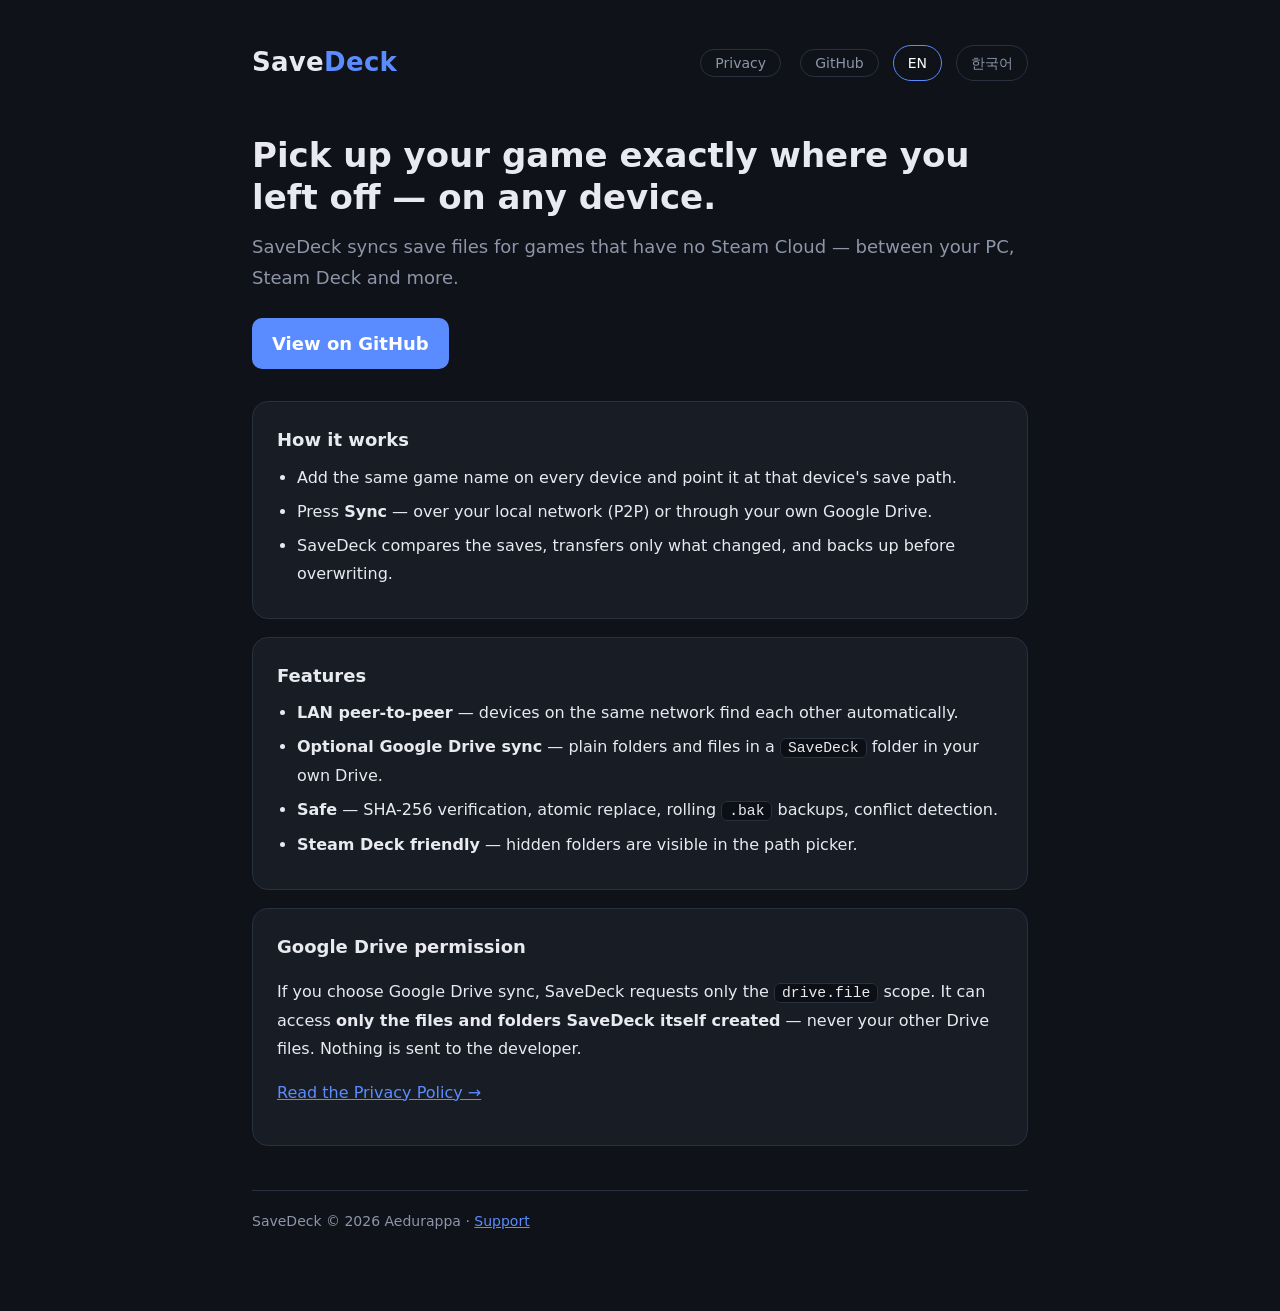
==== docs/index.html @ 6bb078f8 "Add bilingual README and project pages (home, privacy policy) Co-Authored-By: Claude Sonnet 5.5 <nor" ====
<!DOCTYPE html>
<html lang="en">
<head>
<meta charset="utf-8">
<meta name="viewport" content="width=device-width, initial-scale=1">
<title>SaveDeck — Game save sync / 게임 세이브 동기화</title>
<meta name="description" content="SaveDeck keeps game saves in sync across your devices for games without Steam Cloud. / 스팀 클라우드가 없는 게임의 세이브를 기기 사이에서 동기화합니다.">
<link rel="stylesheet" href="style.css">
</head>
<body>
<div class="wrap">
  <header>
    <div class="brand">Save<span>Deck</span></div>
    <div style="display:flex;align-items:center">
      <nav><a href="privacy.html"><span class="en">Privacy</span><span class="ko">개인정보처리방침</span></a>
      <a href="https://github.com/aedurappa/SaveDeck">GitHub</a></nav>
      <div class="lang"><button data-l="en">EN</button><button data-l="ko">한국어</button></div>
    </div>
  </header>

  <section class="hero">
    <h1><span class="en">Pick up your game exactly where you left off — on any device.</span>
        <span class="ko">어느 기기에서든, 하던 곳에서 바로 이어서.</span></h1>
    <p><span class="en">SaveDeck syncs save files for games that have no Steam Cloud — between your PC, Steam Deck and more.</span>
       <span class="ko">스팀 클라우드가 없는 게임의 세이브를 PC, 스팀덱 등 여러 기기 사이에서 동기화합니다.</span></p>
    <p style="margin-top:20px"><a class="btn" href="https://github.com/aedurappa/SaveDeck"><span class="en">View on GitHub</span><span class="ko">GitHub에서 보기</span></a></p>
  </section>

  <section class="card">
    <h2><span class="en">How it works</span><span class="ko">사용 방법</span></h2>
    <ul class="en">
      <li>Add the same game name on every device and point it at that device's save path.</li>
      <li>Press <b>Sync</b> — over your local network (P2P) or through your own Google Drive.</li>
      <li>SaveDeck compares the saves, transfers only what changed, and backs up before overwriting.</li>
    </ul>
    <ul class="ko">
      <li>모든 기기에 같은 게임 이름으로 추가하고, 기기마다 그 기기의 세이브 경로를 지정합니다.</li>
      <li><b>동기화</b>를 누르면 같은 네트워크(P2P) 또는 본인의 구글 드라이브로 맞춰 줍니다.</li>
      <li>세이브를 비교해 바뀐 파일만 전송하고, 덮어쓰기 전에 백업을 남깁니다.</li>
    </ul>
  </section>

  <section class="card">
    <h2><span class="en">Features</span><span class="ko">주요 기능</span></h2>
    <ul class="en">
      <li><b>LAN peer-to-peer</b> — devices on the same network find each other automatically.</li>
      <li><b>Optional Google Drive sync</b> — plain folders and files in a <code>SaveDeck</code> folder in your own Drive.</li>
      <li><b>Safe</b> — SHA-256 verification, atomic replace, rolling <code>.bak</code> backups, conflict detection.</li>
      <li><b>Steam Deck friendly</b> — hidden folders are visible in the path picker.</li>
    </ul>
    <ul class="ko">
      <li><b>같은 네트워크 P2P</b> — 같은 네트워크의 기기를 자동으로 찾습니다.</li>
      <li><b>선택 기능: 구글 드라이브 동기화</b> — 본인 드라이브의 <code>SaveDeck</code> 폴더에 일반 폴더와 파일 그대로 저장됩니다.</li>
      <li><b>안전</b> — SHA-256 검증, 원자적 교체, <code>.bak</code> 백업 순환, 충돌 감지.</li>
      <li><b>스팀덱 친화적</b> — 경로 선택 창에 숨김 폴더가 보입니다.</li>
    </ul>
  </section>

  <section class="card">
    <h2><span class="en">Google Drive permission</span><span class="ko">구글 드라이브 권한</span></h2>
    <p class="en">If you choose Google Drive sync, SaveDeck requests only the <code>drive.file</code> scope. It can access <b>only the files and folders SaveDeck itself created</b> — never your other Drive files. Nothing is sent to the developer.</p>
    <p class="ko">구글 드라이브 동기화를 선택하면 <code>drive.file</code> 권한만 요청합니다. <b>SaveDeck이 직접 만든 파일과 폴더에만</b> 접근하며, 드라이브의 다른 파일은 볼 수 없습니다. 개발자에게 전송되는 정보는 없습니다.</p>
    <p><a href="privacy.html"><span class="en">Read the Privacy Policy →</span><span class="ko">개인정보처리방침 보기 →</span></a></p>
  </section>

  <footer>
    SaveDeck © 2026 Aedurappa ·
    <a href="https://github.com/aedurappa/SaveDeck/issues"><span class="en">Support</span><span class="ko">문의</span></a>
  </footer>
</div>
<script src="lang.js"></script>
</body>
</html>
---- docs/style.css ----
:root{--bg:#0f1218;--card:#181c25;--line:#2a3040;--text:#e8eaf0;--muted:#8d95a8;--accent:#5b8cff}
*{box-sizing:border-box}
body{margin:0;background:var(--bg);color:var(--text);font:16px/1.75 "Segoe UI","Malgun Gothic","Noto Sans KR",system-ui,sans-serif}
.wrap{max-width:820px;margin:0 auto;padding:40px 22px 80px}
header{display:flex;justify-content:space-between;align-items:center;gap:12px;flex-wrap:wrap}
.brand{font-size:26px;font-weight:800;letter-spacing:.3px}
.brand span{color:var(--accent)}
nav a,.lang button{color:var(--muted);text-decoration:none;margin-left:14px;background:none;border:1px solid var(--line);border-radius:999px;padding:5px 14px;font:inherit;font-size:14px;cursor:pointer}
nav a:hover,.lang button:hover,.lang button.on{color:#fff;border-color:var(--accent)}
.hero{margin:48px 0 28px}
.hero h1{font-size:34px;line-height:1.25;margin:0 0 12px}
.hero p{color:var(--muted);font-size:18px;margin:0}
.card{background:var(--card);border:1px solid var(--line);border-radius:16px;padding:22px 24px;margin:18px 0}
.card h2{margin:0 0 8px;font-size:18px}
ul{padding-left:20px;margin:8px 0}
li{margin:6px 0}
code{background:#0c0f15;border:1px solid var(--line);border-radius:6px;padding:1px 7px;font-size:.92em}
a{color:var(--accent)}
.btn{display:inline-block;background:var(--accent);color:#fff;text-decoration:none;border-radius:10px;padding:10px 20px;font-weight:600;margin:4px 8px 4px 0}
.btn.ghost{background:none;border:1px solid var(--line);color:var(--text)}
.muted{color:var(--muted);font-size:14px}
[lang=ko] .en,[lang=en] .ko{display:none}
footer{margin-top:44px;color:var(--muted);font-size:14px;border-top:1px solid var(--line);padding-top:18px}
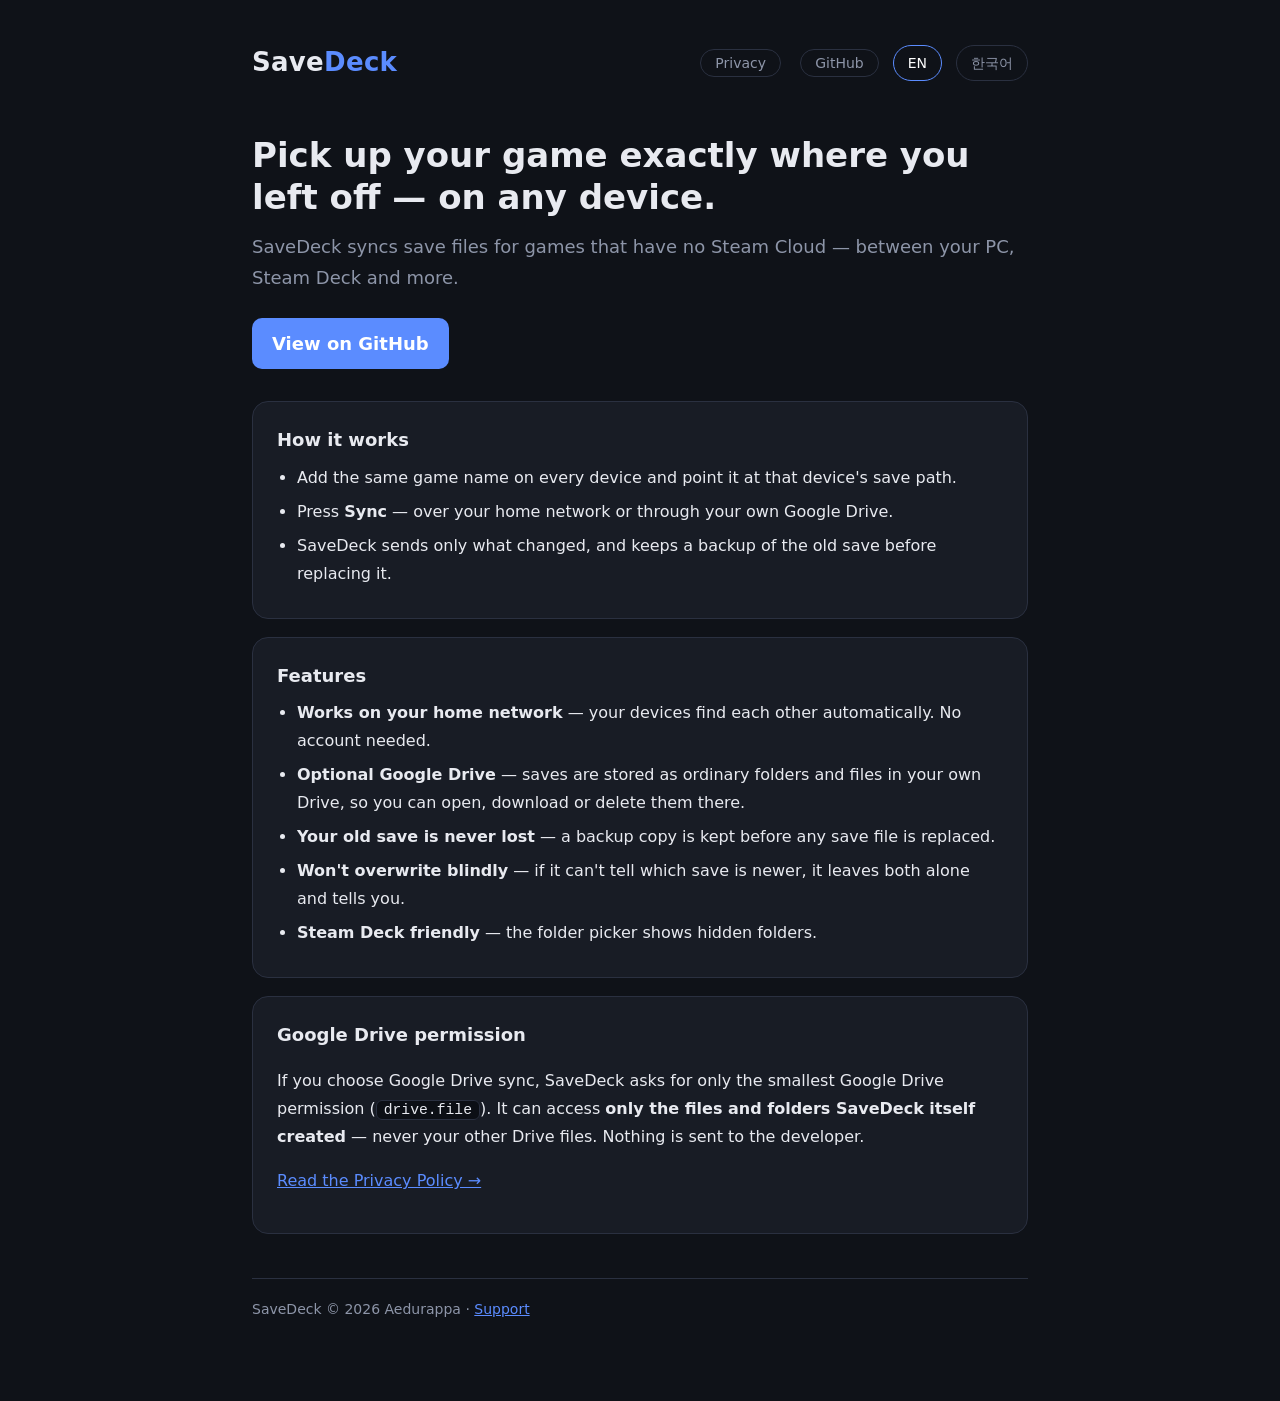
==== commit bdae4b7b: "Rewrite docs in plain language and unify Korean to formal style Co-Authored-By: Claude Sonnet 5.5 <n" ====
--- a/docs/index.html
+++ b/docs/index.html
@@ -30,36 +30,38 @@
     <h2><span class="en">How it works</span><span class="ko">사용 방법</span></h2>
     <ul class="en">
       <li>Add the same game name on every device and point it at that device's save path.</li>
-      <li>Press <b>Sync</b> — over your local network (P2P) or through your own Google Drive.</li>
-      <li>SaveDeck compares the saves, transfers only what changed, and backs up before overwriting.</li>
+      <li>Press <b>Sync</b> — over your home network or through your own Google Drive.</li>
+      <li>SaveDeck sends only what changed, and keeps a backup of the old save before replacing it.</li>
     </ul>
     <ul class="ko">
       <li>모든 기기에 같은 게임 이름으로 추가하고, 기기마다 그 기기의 세이브 경로를 지정합니다.</li>
-      <li><b>동기화</b>를 누르면 같은 네트워크(P2P) 또는 본인의 구글 드라이브로 맞춰 줍니다.</li>
-      <li>세이브를 비교해 바뀐 파일만 전송하고, 덮어쓰기 전에 백업을 남깁니다.</li>
+      <li><b>동기화</b>를 누르면 같은 네트워크 또는 본인의 구글 드라이브로 맞춰 줍니다.</li>
+      <li>바뀐 파일만 보내고, 세이브를 바꾸기 전에 이전 파일을 백업해 둡니다.</li>
     </ul>
   </section>
 
   <section class="card">
     <h2><span class="en">Features</span><span class="ko">주요 기능</span></h2>
     <ul class="en">
-      <li><b>LAN peer-to-peer</b> — devices on the same network find each other automatically.</li>
-      <li><b>Optional Google Drive sync</b> — plain folders and files in a <code>SaveDeck</code> folder in your own Drive.</li>
-      <li><b>Safe</b> — SHA-256 verification, atomic replace, rolling <code>.bak</code> backups, conflict detection.</li>
-      <li><b>Steam Deck friendly</b> — hidden folders are visible in the path picker.</li>
+      <li><b>Works on your home network</b> — your devices find each other automatically. No account needed.</li>
+      <li><b>Optional Google Drive</b> — saves are stored as ordinary folders and files in your own Drive, so you can open, download or delete them there.</li>
+      <li><b>Your old save is never lost</b> — a backup copy is kept before any save file is replaced.</li>
+      <li><b>Won't overwrite blindly</b> — if it can't tell which save is newer, it leaves both alone and tells you.</li>
+      <li><b>Steam Deck friendly</b> — the folder picker shows hidden folders.</li>
     </ul>
     <ul class="ko">
-      <li><b>같은 네트워크 P2P</b> — 같은 네트워크의 기기를 자동으로 찾습니다.</li>
-      <li><b>선택 기능: 구글 드라이브 동기화</b> — 본인 드라이브의 <code>SaveDeck</code> 폴더에 일반 폴더와 파일 그대로 저장됩니다.</li>
-      <li><b>안전</b> — SHA-256 검증, 원자적 교체, <code>.bak</code> 백업 순환, 충돌 감지.</li>
-      <li><b>스팀덱 친화적</b> — 경로 선택 창에 숨김 폴더가 보입니다.</li>
+      <li><b>집 네트워크에서 바로 동기화</b> — 같은 네트워크의 내 기기를 자동으로 찾습니다. 계정이 필요 없습니다.</li>
+      <li><b>선택 기능: 구글 드라이브</b> — 내 드라이브에 일반 폴더와 파일 그대로 저장돼서, 직접 열어 보고 내려받고 지울 수 있습니다.</li>
+      <li><b>기존 세이브가 사라지지 않습니다</b> — 세이브 파일을 바꾸기 전에 이전 파일을 백업해 둡니다.</li>
+      <li><b>함부로 덮어쓰지 않습니다</b> — 어느 쪽이 최신인지 알 수 없으면 아무것도 건드리지 않고 알려 줍니다.</li>
+      <li><b>스팀덱에서도 편하게</b> — 폴더 선택 창에 숨김 폴더가 보입니다.</li>
     </ul>
   </section>
 
   <section class="card">
     <h2><span class="en">Google Drive permission</span><span class="ko">구글 드라이브 권한</span></h2>
-    <p class="en">If you choose Google Drive sync, SaveDeck requests only the <code>drive.file</code> scope. It can access <b>only the files and folders SaveDeck itself created</b> — never your other Drive files. Nothing is sent to the developer.</p>
-    <p class="ko">구글 드라이브 동기화를 선택하면 <code>drive.file</code> 권한만 요청합니다. <b>SaveDeck이 직접 만든 파일과 폴더에만</b> 접근하며, 드라이브의 다른 파일은 볼 수 없습니다. 개발자에게 전송되는 정보는 없습니다.</p>
+    <p class="en">If you choose Google Drive sync, SaveDeck asks for only the smallest Google Drive permission (<code>drive.file</code>). It can access <b>only the files and folders SaveDeck itself created</b> — never your other Drive files. Nothing is sent to the developer.</p>
+    <p class="ko">구글 드라이브 동기화를 선택하면 가장 작은 구글 드라이브 권한(<code>drive.file</code>)만 요청합니다. <b>SaveDeck이 직접 만든 파일과 폴더에만</b> 접근하며, 드라이브의 다른 파일은 볼 수 없습니다. 개발자에게 전송되는 정보는 없습니다.</p>
     <p><a href="privacy.html"><span class="en">Read the Privacy Policy →</span><span class="ko">개인정보처리방침 보기 →</span></a></p>
   </section>
 
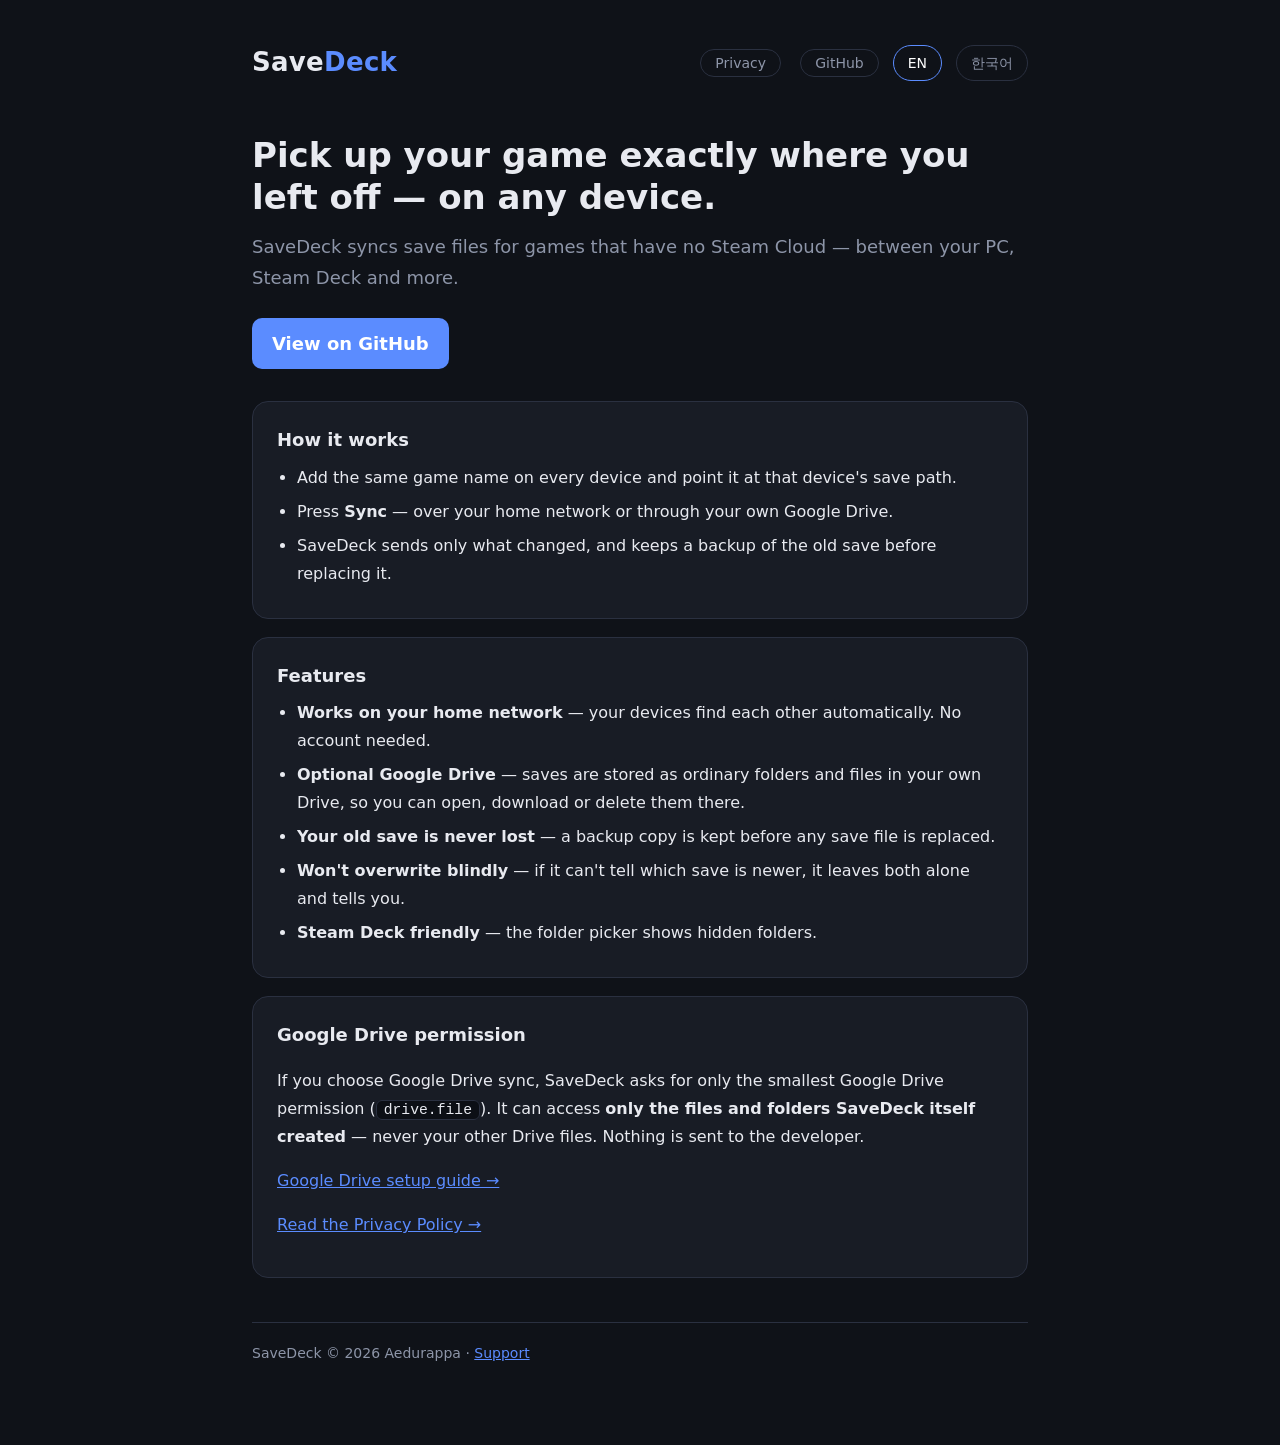
==== commit 91a853e0: "Add Google Drive setup guide (EN/KO) and link it from README and home page Co-Authored-By: Claude Op" ====
--- a/docs/index.html
+++ b/docs/index.html
@@ -62,6 +62,7 @@
     <h2><span class="en">Google Drive permission</span><span class="ko">구글 드라이브 권한</span></h2>
     <p class="en">If you choose Google Drive sync, SaveDeck asks for only the smallest Google Drive permission (<code>drive.file</code>). It can access <b>only the files and folders SaveDeck itself created</b> — never your other Drive files. Nothing is sent to the developer.</p>
     <p class="ko">구글 드라이브 동기화를 선택하면 가장 작은 구글 드라이브 권한(<code>drive.file</code>)만 요청합니다. <b>SaveDeck이 직접 만든 파일과 폴더에만</b> 접근하며, 드라이브의 다른 파일은 볼 수 없습니다. 개발자에게 전송되는 정보는 없습니다.</p>
+    <p><a href="https://github.com/aedurappa/SaveDeck/blob/main/GOOGLE_DRIVE_SETUP.md" class="en">Google Drive setup guide →</a><a href="https://github.com/aedurappa/SaveDeck/blob/main/GOOGLE_DRIVE_SETUP.ko.md" class="ko">구글 드라이브 설정 가이드 →</a></p>
     <p><a href="privacy.html"><span class="en">Read the Privacy Policy →</span><span class="ko">개인정보처리방침 보기 →</span></a></p>
   </section>
 
